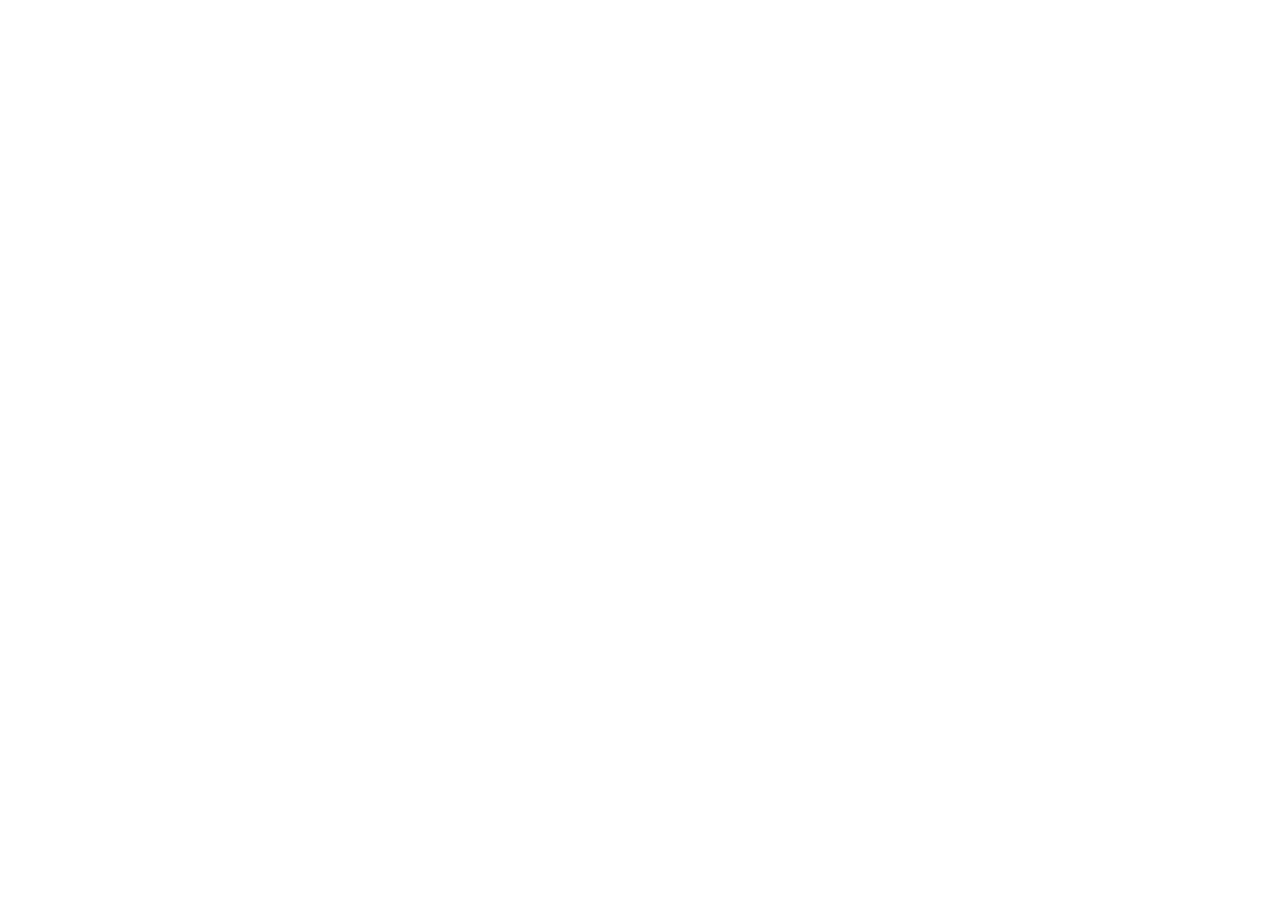
==== static/admin/index.html @ d1c81d11 "feat: Hugo 博客初始化 - Hugo + PaperMod 主题 - 迁移现有文章（Python 技巧、Pai 大模型） - Decap CMS 管理后台（支持文件上传） - AI 数字分身" ====
<!DOCTYPE html>
<html>
<head>
  <meta charset="utf-8">
  <meta name="viewport" content="width=device-width, initial-scale=1.0">
  <title>管理后台 - 杨轩的博客</title>
</head>
<body>
  <script src="https://unpkg.com/decap-cms@^3.0.0/dist/decap-cms.js"></script>
</body>
</html>
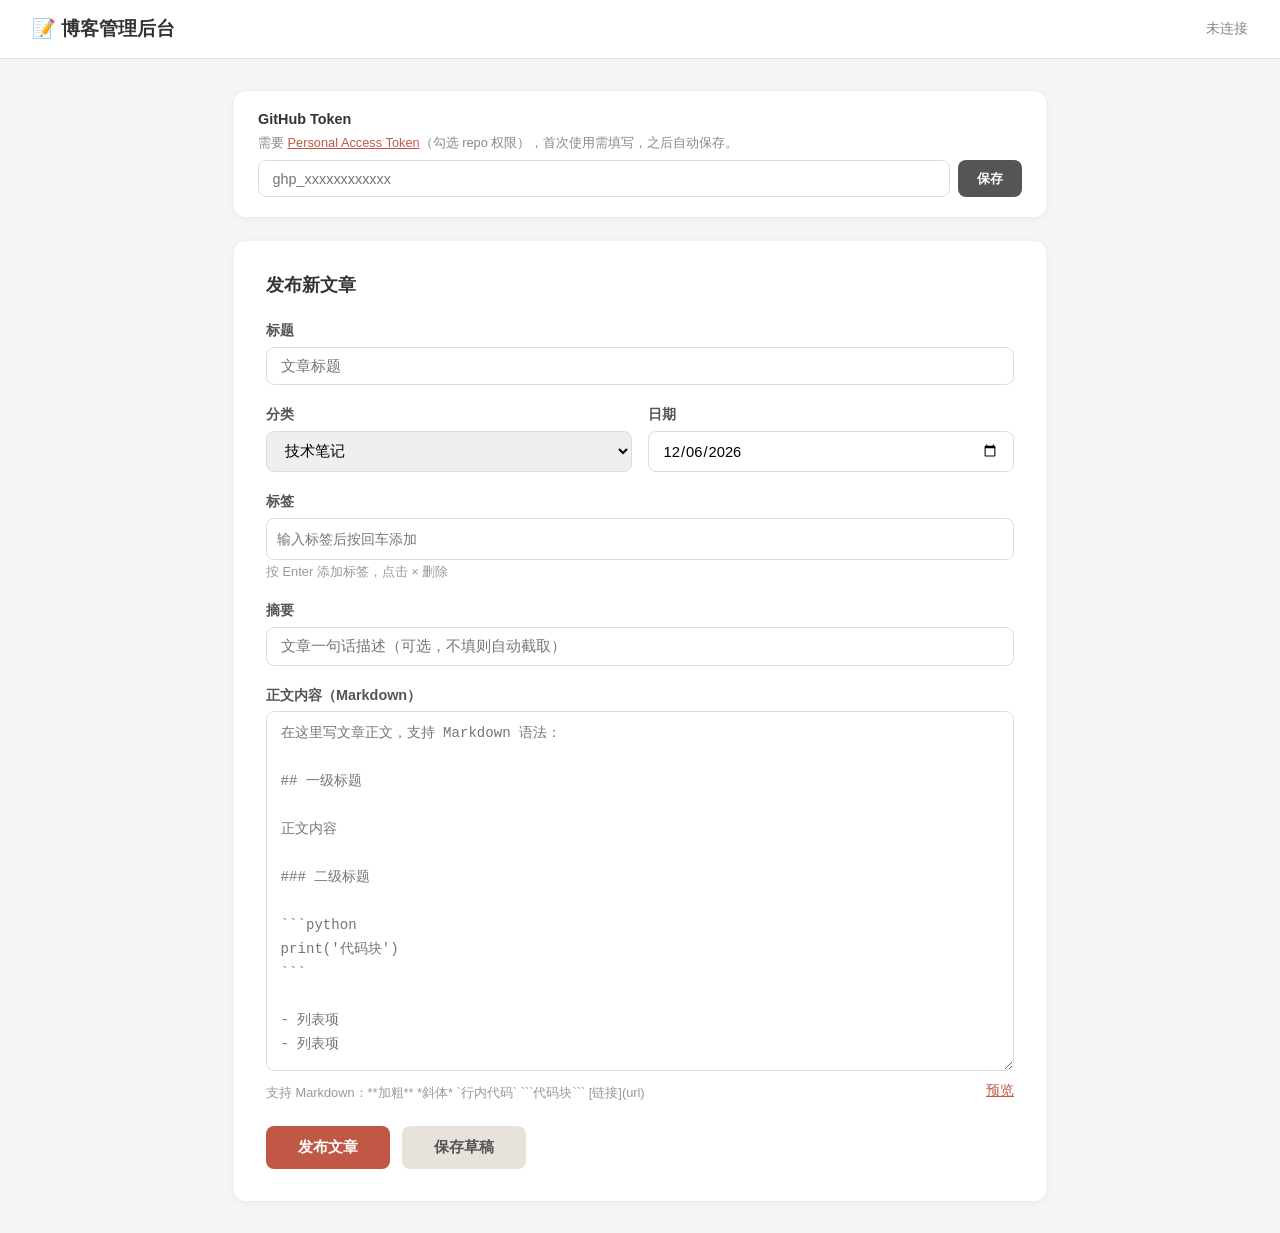
==== commit 763302c3: "feat: 自定义博客管理后台 - 表单式发布文章（标题/分类/标签/正文） - 通过 GitHub API 直接提交 Markdown - 本地草稿保存 - Markdown 实时预览  Co-Au" ====
--- a/static/admin/index.html
+++ b/static/admin/index.html
@@ -1,11 +1,398 @@
 <!DOCTYPE html>
-<html>
+<html lang="zh-CN">
 <head>
-  <meta charset="utf-8">
+  <meta charset="UTF-8">
   <meta name="viewport" content="width=device-width, initial-scale=1.0">
   <title>管理后台 - 杨轩的博客</title>
+  <style>
+    * { margin: 0; padding: 0; box-sizing: border-box; }
+    body { font-family: -apple-system, BlinkMacSystemFont, "Segoe UI", Roboto, sans-serif; background: #f5f5f5; color: #333; min-height: 100vh; }
+
+    .header { background: #fff; border-bottom: 1px solid #e0e0e0; padding: 1rem 2rem; display: flex; align-items: center; justify-content: space-between; }
+    .header h1 { font-size: 1.2rem; color: #333; }
+    .header .status { font-size: 0.85rem; color: #888; }
+
+    .container { max-width: 860px; margin: 2rem auto; padding: 0 1.5rem; }
+
+    /* Token 设置 */
+    .token-bar { background: #fff; border-radius: 12px; padding: 1.25rem 1.5rem; margin-bottom: 1.5rem; box-shadow: 0 1px 6px rgba(0,0,0,0.06); }
+    .token-bar label { font-size: 0.9rem; font-weight: 600; display: block; margin-bottom: 0.5rem; }
+    .token-bar .hint { font-size: 0.8rem; color: #888; margin-bottom: 0.5rem; }
+    .token-bar .hint a { color: #c05845; }
+    .token-row { display: flex; gap: 0.5rem; }
+    .token-row input { flex: 1; padding: 0.6rem 0.85rem; border: 1.5px solid #ddd; border-radius: 8px; font-size: 0.9rem; outline: none; }
+    .token-row input:focus { border-color: #c05845; }
+    .token-row button { padding: 0.6rem 1.2rem; border-radius: 8px; border: none; background: #555; color: #fff; font-weight: 600; cursor: pointer; white-space: nowrap; }
+    .token-row button:hover { background: #333; }
+
+    /* 表单 */
+    .form-card { background: #fff; border-radius: 12px; padding: 2rem; box-shadow: 0 1px 6px rgba(0,0,0,0.06); }
+    .form-card h2 { font-size: 1.1rem; margin-bottom: 1.5rem; color: #333; }
+
+    .form-group { margin-bottom: 1.25rem; }
+    .form-group label { display: block; font-size: 0.9rem; font-weight: 600; margin-bottom: 0.4rem; color: #555; }
+    .form-group input, .form-group textarea, .form-group select {
+      width: 100%; padding: 0.65rem 0.85rem; border: 1.5px solid #ddd; border-radius: 8px;
+      font-size: 0.92rem; font-family: inherit; outline: none; transition: border-color 0.2s;
+    }
+    .form-group input:focus, .form-group textarea:focus, .form-group select:focus { border-color: #c05845; }
+    .form-group textarea { min-height: 360px; resize: vertical; line-height: 1.7; font-family: "JetBrains Mono", "Fira Code", Consolas, monospace; font-size: 0.88rem; }
+    .form-group .hint { font-size: 0.8rem; color: #999; margin-top: 0.3rem; }
+
+    .row { display: grid; grid-template-columns: 1fr 1fr; gap: 1rem; }
+
+    /* 标签输入 */
+    .tags-input { display: flex; flex-wrap: wrap; gap: 0.4rem; padding: 0.5rem; border: 1.5px solid #ddd; border-radius: 8px; min-height: 42px; cursor: text; }
+    .tags-input:focus-within { border-color: #c05845; }
+    .tags-input .tag { display: inline-flex; align-items: center; gap: 0.3rem; background: #f0ece4; color: #5e6b50; padding: 0.2rem 0.6rem; border-radius: 12px; font-size: 0.82rem; }
+    .tags-input .tag .remove { cursor: pointer; font-size: 0.9rem; color: #999; }
+    .tags-input .tag .remove:hover { color: #c05845; }
+    .tags-input input { border: none; outline: none; flex: 1; min-width: 100px; font-size: 0.9rem; padding: 0.15rem; }
+
+    /* 按钮 */
+    .actions { display: flex; gap: 0.75rem; margin-top: 1.5rem; }
+    .btn { padding: 0.7rem 2rem; border-radius: 8px; border: none; font-size: 0.95rem; font-weight: 600; cursor: pointer; transition: all 0.2s; }
+    .btn-primary { background: #c05845; color: #fff; }
+    .btn-primary:hover { background: #a84a3a; }
+    .btn-secondary { background: #e8e3da; color: #555; }
+    .btn-secondary:hover { background: #ddd6ca; }
+    .btn:disabled { opacity: 0.5; cursor: not-allowed; }
+
+    /* 状态消息 */
+    .msg { padding: 0.75rem 1rem; border-radius: 8px; margin-top: 1rem; font-size: 0.9rem; display: none; }
+    .msg.success { display: block; background: #e8f5e9; color: #2e7d32; }
+    .msg.error { display: block; background: #fce4ec; color: #c62828; }
+    .msg.loading { display: block; background: #e3f2fd; color: #1565c0; }
+
+    /* 预览 */
+    .preview-toggle { font-size: 0.85rem; color: #c05845; cursor: pointer; text-decoration: underline; background: none; border: none; font-family: inherit; }
+    .preview-area { display: none; margin-top: 1rem; padding: 1.5rem; background: #fafafa; border: 1px solid #eee; border-radius: 8px; line-height: 1.8; font-size: 0.95rem; }
+    .preview-area pre { background: #f0ece4; padding: 1rem; border-radius: 6px; overflow-x: auto; font-size: 0.85rem; }
+    .preview-area code { font-family: "JetBrains Mono", Consolas, monospace; font-size: 0.88em; background: #ede9e0; padding: 0.1rem 0.3rem; border-radius: 3px; }
+    .preview-area pre code { background: none; padding: 0; }
+  </style>
 </head>
 <body>
-  <script src="https://unpkg.com/decap-cms@^3.0.0/dist/decap-cms.js"></script>
+
+<div class="header">
+  <h1>📝 博客管理后台</h1>
+  <span class="status" id="headerStatus">未连接</span>
+</div>
+
+<div class="container">
+  <!-- Token 设置 -->
+  <div class="token-bar">
+    <label>GitHub Token</label>
+    <div class="hint">需要 <a href="https://github.com/settings/tokens/new?scopes=repo&description=my-blog" target="_blank">Personal Access Token</a>（勾选 repo 权限），首次使用需填写，之后自动保存。</div>
+    <div class="token-row">
+      <input type="password" id="tokenInput" placeholder="ghp_xxxxxxxxxxxx">
+      <button onclick="saveToken()">保存</button>
+    </div>
+  </div>
+
+  <!-- 发布表单 -->
+  <div class="form-card">
+    <h2>发布新文章</h2>
+
+    <div class="form-group">
+      <label>标题</label>
+      <input type="text" id="title" placeholder="文章标题">
+    </div>
+
+    <div class="row">
+      <div class="form-group">
+        <label>分类</label>
+        <select id="category">
+          <option value="技术笔记">技术笔记</option>
+          <option value="学习心得">学习心得</option>
+          <option value="生活随笔">生活随笔</option>
+          <option value="项目记录">项目记录</option>
+          <option value="其他">其他</option>
+        </select>
+      </div>
+      <div class="form-group">
+        <label>日期</label>
+        <input type="date" id="date">
+      </div>
+    </div>
+
+    <div class="form-group">
+      <label>标签</label>
+      <div class="tags-input" id="tagsContainer" onclick="document.getElementById('tagInput').focus()">
+        <input type="text" id="tagInput" placeholder="输入标签后按回车添加">
+      </div>
+      <div class="hint">按 Enter 添加标签，点击 × 删除</div>
+    </div>
+
+    <div class="form-group">
+      <label>摘要</label>
+      <input type="text" id="summary" placeholder="文章一句话描述（可选，不填则自动截取）">
+    </div>
+
+    <div class="form-group">
+      <label>正文内容（Markdown）</label>
+      <textarea id="content" placeholder="在这里写文章正文，支持 Markdown 语法：
+
+## 一级标题
+
+正文内容
+
+### 二级标题
+
+```python
+print('代码块')
+```
+
+- 列表项
+- 列表项
+
+> 引用"></textarea>
+      <div style="display: flex; justify-content: space-between; align-items: center; margin-top: 0.3rem;">
+        <div class="hint">支持 Markdown：**加粗** *斜体* `行内代码` ```代码块``` [链接](url)</div>
+        <button class="preview-toggle" onclick="togglePreview()">预览</button>
+      </div>
+      <div class="preview-area" id="previewArea"></div>
+    </div>
+
+    <div class="actions">
+      <button class="btn btn-primary" id="publishBtn" onclick="publish()">发布文章</button>
+      <button class="btn btn-secondary" onclick="saveDraft()">保存草稿</button>
+    </div>
+
+    <div class="msg" id="msg"></div>
+  </div>
+</div>
+
+<script>
+  // ========== 配置 ==========
+  const REPO = 'codedatayx/my-blog-hugo';
+  const BRANCH = 'main';
+
+  // ========== 初始化 ==========
+  document.getElementById('date').value = new Date().toISOString().split('T')[0];
+
+  const savedToken = localStorage.getItem('blog_github_token');
+  if (savedToken) {
+    document.getElementById('tokenInput').value = savedToken;
+    document.getElementById('headerStatus').textContent = '已连接';
+    document.getElementById('headerStatus').style.color = '#2e7d32';
+  }
+
+  // ========== Token ==========
+  function saveToken() {
+    const token = document.getElementById('tokenInput').value.trim();
+    if (!token) return;
+    localStorage.setItem('blog_github_token', token);
+    document.getElementById('headerStatus').textContent = '已连接';
+    document.getElementById('headerStatus').style.color = '#2e7d32';
+    showMsg('Token 已保存', 'success');
+  }
+
+  // ========== 标签 ==========
+  let tags = [];
+  const tagInput = document.getElementById('tagInput');
+  const tagsContainer = document.getElementById('tagsContainer');
+
+  tagInput.addEventListener('keydown', (e) => {
+    if (e.key === 'Enter') {
+      e.preventDefault();
+      const val = tagInput.value.trim();
+      if (val && !tags.includes(val)) {
+        tags.push(val);
+        renderTags();
+      }
+      tagInput.value = '';
+    }
+  });
+
+  function renderTags() {
+    tagsContainer.innerHTML = tags.map((t, i) =>
+      `<span class="tag">${t}<span class="remove" onclick="removeTag(${i})">×</span></span>`
+    ).join('') + '<input type="text" id="tagInput" placeholder="输入标签后按回车添加">';
+    document.getElementById('tagInput').addEventListener('keydown', arguments.callee);
+    // Re-bind via event delegation
+    tagsContainer.querySelector('input').addEventListener('keydown', (e) => {
+      if (e.key === 'Enter') {
+        e.preventDefault();
+        const val = e.target.value.trim();
+        if (val && !tags.includes(val)) {
+          tags.push(val);
+          renderTags();
+        }
+        e.target.value = '';
+      }
+    });
+  }
+
+  function removeTag(i) {
+    tags.splice(i, 1);
+    renderTags();
+  }
+
+  // ========== Markdown 预览 ==========
+  function togglePreview() {
+    const area = document.getElementById('previewArea');
+    if (area.style.display === 'block') {
+      area.style.display = 'none';
+    } else {
+      area.innerHTML = simpleMarkdown(document.getElementById('content').value);
+      area.style.display = 'block';
+    }
+  }
+
+  function simpleMarkdown(md) {
+    let html = md
+      .replace(/&/g, '&amp;').replace(/</g, '&lt;').replace(/>/g, '&gt;')
+      .replace(/^### (.+)$/gm, '<h3>$1</h3>')
+      .replace(/^## (.+)$/gm, '<h2>$1</h2>')
+      .replace(/^# (.+)$/gm, '<h1>$1</h1>')
+      .replace(/\*\*(.+?)\*\*/g, '<strong>$1</strong>')
+      .replace(/\*(.+?)\*/g, '<em>$1</em>')
+      .replace(/`([^`]+)`/g, '<code>$1</code>')
+      .replace(/^> (.+)$/gm, '<blockquote>$1</blockquote>')
+      .replace(/^- (.+)$/gm, '<li>$1</li>')
+      .replace(/\n{2,}/g, '</p><p>')
+      .replace(/\n/g, '<br>');
+    return '<p>' + html + '</p>';
+  }
+
+  // ========== 生成 Frontmatter ==========
+  function generateFrontmatter() {
+    const title = document.getElementById('title').value.trim();
+    const category = document.getElementById('category').value;
+    const date = document.getElementById('date').value;
+    const summary = document.getElementById('summary').value.trim();
+    const content = document.getElementById('content').value;
+
+    let fm = '---\n';
+    fm += `title: "${title}"\n`;
+    fm += `date: ${date}\n`;
+    if (summary) fm += `description: "${summary}"\n`;
+    fm += `author: "杨轩"\n`;
+    fm += `tags: [${tags.map(t => `"${t}"`).join(', ')}]\n`;
+    fm += `categories: ["${category}"]\n`;
+    fm += `showtoc: true\n`;
+    fm += `ShowReadingTime: true\n`;
+    fm += `ShowCodeCopyButtons: true\n`;
+    fm += '---\n\n';
+    fm += content;
+    return fm;
+  }
+
+  function getFilename() {
+    const title = document.getElementById('title').value.trim();
+    const date = document.getElementById('date').value;
+    if (!title) return null;
+    const slug = title.toLowerCase()
+      .replace(/[^\w\u4e00-\u9fff]+/g, '-')
+      .replace(/^-|-$/g, '');
+    return `content/posts/${date.replace(/-/g, '')}-${slug}.md`;
+  }
+
+  // ========== 发布 ==========
+  async function publish() {
+    const title = document.getElementById('title').value.trim();
+    const content = document.getElementById('content').value.trim();
+
+    if (!title) return showMsg('请输入标题', 'error');
+    if (!content) return showMsg('请输入正文内容', 'error');
+
+    const token = localStorage.getItem('blog_github_token');
+    if (!token) return showMsg('请先填写 GitHub Token', 'error');
+
+    const filename = getFilename();
+    if (!filename) return showMsg('无法生成文件名', 'error');
+
+    const fileContent = generateFrontmatter();
+    const encoded = btoa(unescape(encodeURIComponent(fileContent)));
+
+    const btn = document.getElementById('publishBtn');
+    btn.disabled = true;
+    showMsg('正在发布...', 'loading');
+
+    try {
+      // 检查文件是否已存在
+      let sha = null;
+      try {
+        const checkRes = await fetch(`https://api.github.com/repos/${REPO}/contents/${filename}?ref=${BRANCH}`, {
+          headers: { 'Authorization': `token ${token}` }
+        });
+        if (checkRes.ok) {
+          const existing = await checkRes.json();
+          sha = existing.sha;
+        }
+      } catch (_) {}
+
+      const body = {
+        message: `feat: 新增文章「${title}」`,
+        content: encoded,
+        branch: BRANCH,
+      };
+      if (sha) body.sha = sha;
+
+      const res = await fetch(`https://api.github.com/repos/${REPO}/contents/${filename}`, {
+        method: 'PUT',
+        headers: {
+          'Authorization': `token ${token}`,
+          'Content-Type': 'application/json',
+        },
+        body: JSON.stringify(body),
+      });
+
+      if (res.ok) {
+        showMsg('发布成功！GitHub Actions 正在构建，约 1 分钟后可访问。', 'success');
+        // 清空表单
+        document.getElementById('title').value = '';
+        document.getElementById('content').value = '';
+        document.getElementById('summary').value = '';
+        tags = [];
+        renderTags();
+      } else {
+        const err = await res.json();
+        showMsg('发布失败: ' + (err.message || '未知错误'), 'error');
+      }
+    } catch (e) {
+      showMsg('网络错误: ' + e.message, 'error');
+    }
+
+    btn.disabled = false;
+  }
+
+  // ========== 保存草稿 ==========
+  function saveDraft() {
+    const data = {
+      title: document.getElementById('title').value,
+      category: document.getElementById('category').value,
+      date: document.getElementById('date').value,
+      summary: document.getElementById('summary').value,
+      content: document.getElementById('content').value,
+      tags: tags,
+    };
+    localStorage.setItem('blog_draft', JSON.stringify(data));
+    showMsg('草稿已保存到浏览器本地', 'success');
+  }
+
+  // 恢复草稿
+  const draft = localStorage.getItem('blog_draft');
+  if (draft) {
+    try {
+      const d = JSON.parse(draft);
+      if (d.title) document.getElementById('title').value = d.title;
+      if (d.category) document.getElementById('category').value = d.category;
+      if (d.date) document.getElementById('date').value = d.date;
+      if (d.summary) document.getElementById('summary').value = d.summary;
+      if (d.content) document.getElementById('content').value = d.content;
+      if (d.tags) { tags = d.tags; renderTags(); }
+    } catch (_) {}
+  }
+
+  // ========== 消息 ==========
+  function showMsg(text, type) {
+    const el = document.getElementById('msg');
+    el.textContent = text;
+    el.className = 'msg ' + type;
+  }
+</script>
+
 </body>
 </html>
